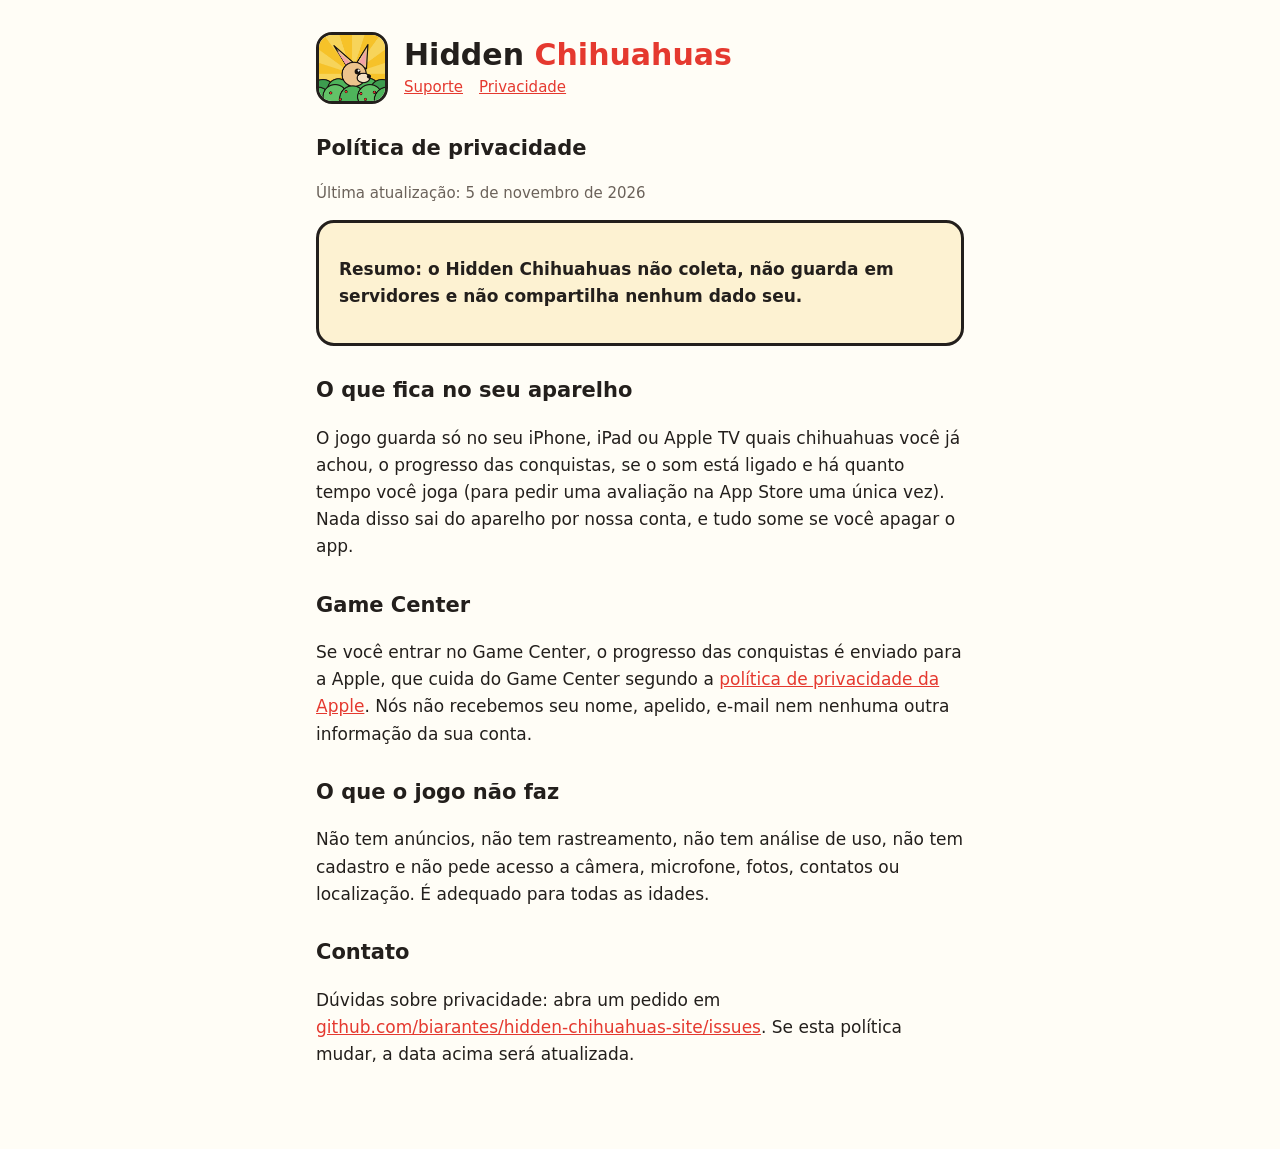
==== privacidade.html @ 867075da "Support and privacy pages for Hidden Chihuahuas Co-Authored-By: Claude Opus 5.5 <noreply@anthropic.c" ====
<!doctype html>
<html lang="pt-BR">
<head>
<meta charset="utf-8">
<meta name="viewport" content="width=device-width, initial-scale=1">
<title>Hidden Chihuahuas · Política de privacidade</title>
<link rel="stylesheet" href="style.css">
</head>
<body>
<main>
  <header>
    <img src="icon.png" alt="">
    <div>
      <h1>Hidden <span>Chihuahuas</span></h1>
      <nav><a href="./">Suporte</a><a href="privacidade.html">Privacidade</a></nav>
    </div>
  </header>

  <h2>Política de privacidade</h2>
  <p class="muted">Última atualização: 5 de novembro de 2026</p>

  <div class="card">
    <p><b>Resumo: o Hidden Chihuahuas não coleta, não guarda em servidores e não compartilha nenhum dado seu.</b></p>
  </div>

  <h2>O que fica no seu aparelho</h2>
  <p>O jogo guarda só no seu iPhone, iPad ou Apple TV quais chihuahuas você já achou, o progresso das conquistas,
  se o som está ligado e há quanto tempo você joga (para pedir uma avaliação na App Store uma única vez). Nada disso
  sai do aparelho por nossa conta, e tudo some se você apagar o app.</p>

  <h2>Game Center</h2>
  <p>Se você entrar no Game Center, o progresso das conquistas é enviado para a Apple, que cuida do Game Center
  segundo a <a href="https://www.apple.com/br/legal/privacy/">política de privacidade da Apple</a>. Nós não recebemos
  seu nome, apelido, e-mail nem nenhuma outra informação da sua conta.</p>

  <h2>O que o jogo não faz</h2>
  <p>Não tem anúncios, não tem rastreamento, não tem análise de uso, não tem cadastro e não pede acesso a câmera,
  microfone, fotos, contatos ou localização. É adequado para todas as idades.</p>

  <h2>Contato</h2>
  <p>Dúvidas sobre privacidade: abra um pedido em
  <a href="https://github.com/biarantes/hidden-chihuahuas-site/issues/new">github.com/biarantes/hidden-chihuahuas-site/issues</a>.
  Se esta política mudar, a data acima será atualizada.</p>
</main>
</body>
</html>
---- style.css ----
:root { --paper: #fffdf6; --ink: #231f1c; --red: #e5392f; --yellow: #f6c12d; --muted: #6b625a; }
@media (prefers-color-scheme: dark) { :root { --paper: #1f1b18; --ink: #f5efe6; --muted: #b9ada0; } }
* { box-sizing: border-box; }
body { margin: 0; background: var(--paper); color: var(--ink); font: 17px/1.6 "Chalkboard SE", ui-rounded, system-ui, sans-serif; }
main { max-width: 680px; margin: 0 auto; padding: 32px 16px 64px; }
header { display: flex; align-items: center; gap: 16px; margin-bottom: 24px; }
header img { width: 72px; height: 72px; border-radius: 16px; border: 3px solid var(--ink); }
h1 { margin: 0; font-size: 30px; line-height: 1.1; }
h1 span { color: var(--red); }
h2 { font-size: 21px; margin: 28px 0 6px; }
a { color: var(--red); }
nav { display: flex; gap: 16px; margin-top: 4px; font-size: 15px; }
.muted { color: var(--muted); font-size: 15px; }
.card { border: 3px solid var(--ink); border-radius: 18px; padding: 16px 20px; background: color-mix(in srgb, var(--yellow) 18%, var(--paper)); }
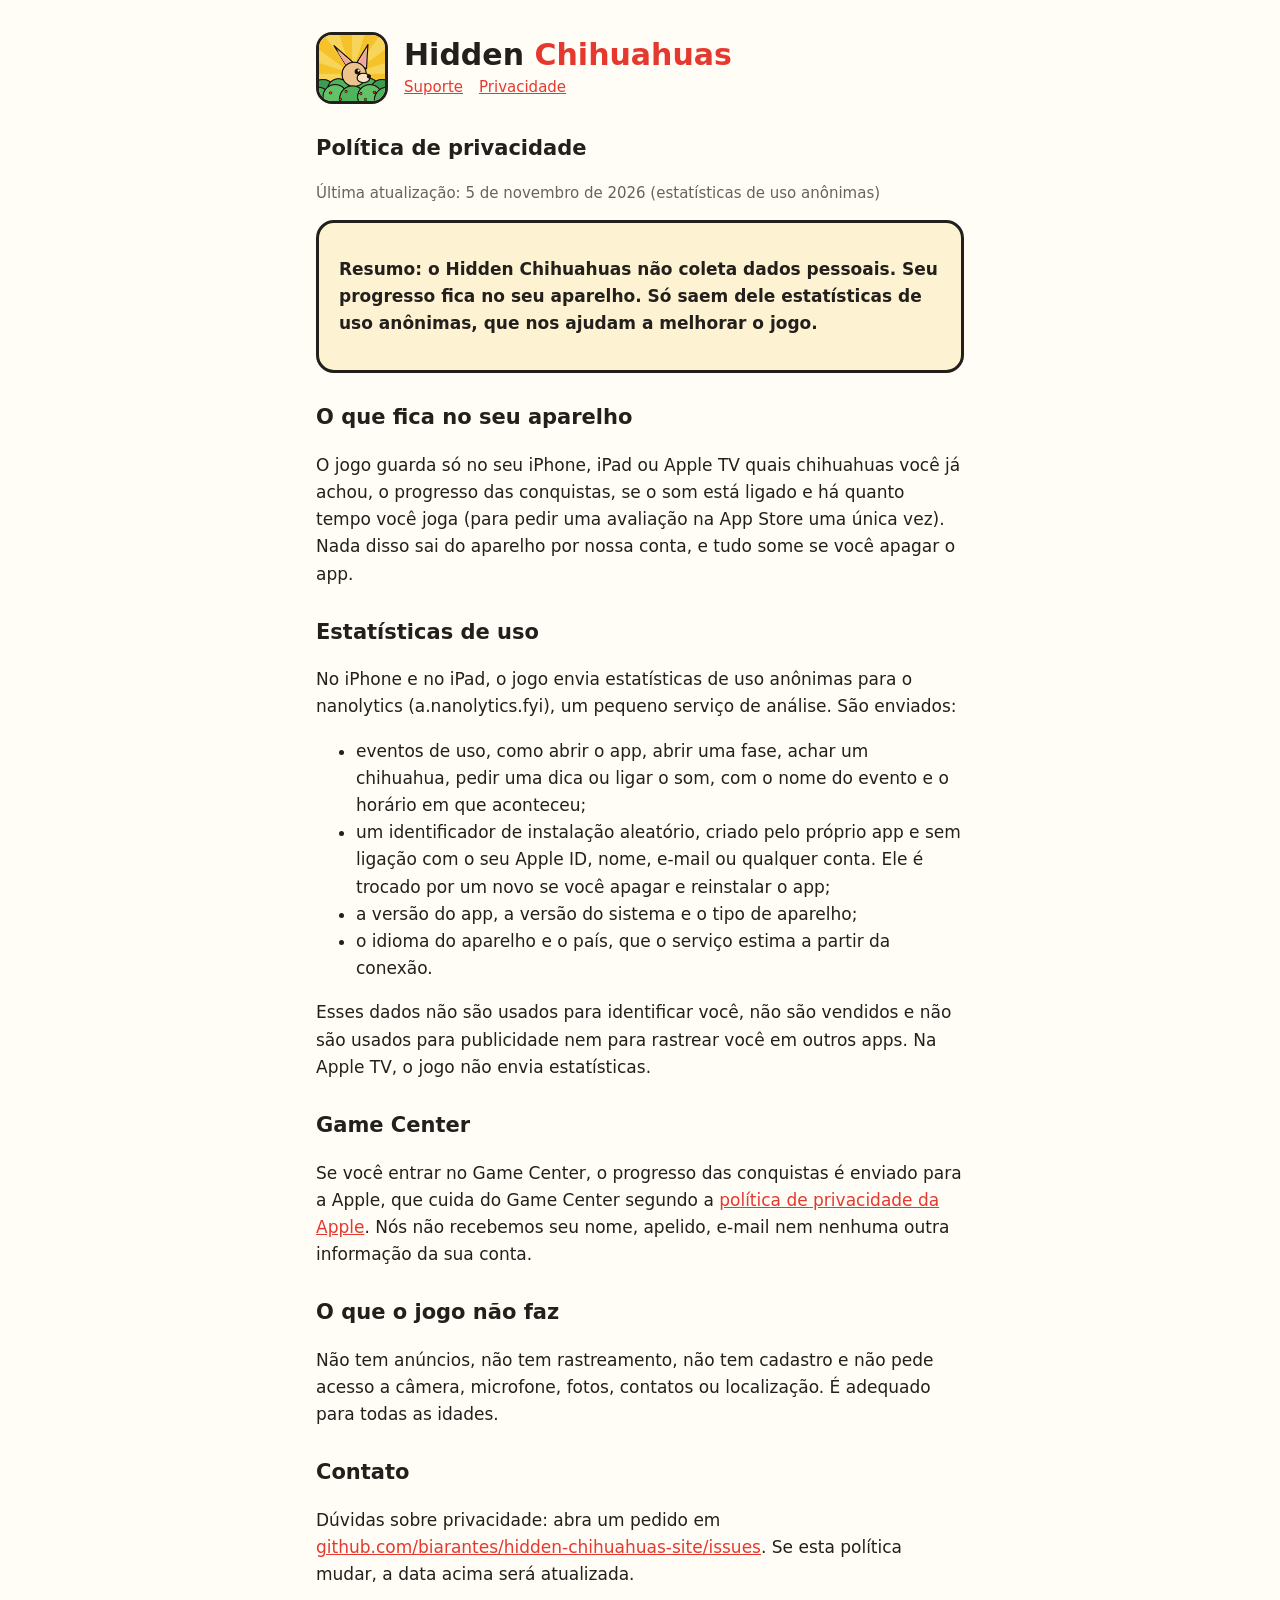
==== commit 059a6c9b: "Privacy: anonymous usage statistics (nanolytics) on iPhone and iPad Co-Authored-By: Claude Opus 5.5 " ====
--- a/privacidade.html
+++ b/privacidade.html
@@ -17,10 +17,10 @@
   </header>
 
   <h2>Política de privacidade</h2>
-  <p class="muted">Última atualização: 5 de novembro de 2026</p>
+  <p class="muted">Última atualização: 5 de novembro de 2026 (estatísticas de uso anônimas)</p>
 
   <div class="card">
-    <p><b>Resumo: o Hidden Chihuahuas não coleta, não guarda em servidores e não compartilha nenhum dado seu.</b></p>
+    <p><b>Resumo: o Hidden Chihuahuas não coleta dados pessoais. Seu progresso fica no seu aparelho. Só saem dele estatísticas de uso anônimas, que nos ajudam a melhorar o jogo.</b></p>
   </div>
 
   <h2>O que fica no seu aparelho</h2>
@@ -28,13 +28,27 @@
   se o som está ligado e há quanto tempo você joga (para pedir uma avaliação na App Store uma única vez). Nada disso
   sai do aparelho por nossa conta, e tudo some se você apagar o app.</p>
 
+  <h2>Estatísticas de uso</h2>
+  <p>No iPhone e no iPad, o jogo envia estatísticas de uso anônimas para o nanolytics (a.nanolytics.fyi), um
+  pequeno serviço de análise. São enviados:</p>
+  <ul>
+    <li>eventos de uso, como abrir o app, abrir uma fase, achar um chihuahua, pedir uma dica ou ligar o som, com o
+    nome do evento e o horário em que aconteceu;</li>
+    <li>um identificador de instalação aleatório, criado pelo próprio app e sem ligação com o seu Apple ID, nome,
+    e-mail ou qualquer conta. Ele é trocado por um novo se você apagar e reinstalar o app;</li>
+    <li>a versão do app, a versão do sistema e o tipo de aparelho;</li>
+    <li>o idioma do aparelho e o país, que o serviço estima a partir da conexão.</li>
+  </ul>
+  <p>Esses dados não são usados para identificar você, não são vendidos e não são usados para publicidade nem para
+  rastrear você em outros apps. Na Apple TV, o jogo não envia estatísticas.</p>
+
   <h2>Game Center</h2>
   <p>Se você entrar no Game Center, o progresso das conquistas é enviado para a Apple, que cuida do Game Center
   segundo a <a href="https://www.apple.com/br/legal/privacy/">política de privacidade da Apple</a>. Nós não recebemos
   seu nome, apelido, e-mail nem nenhuma outra informação da sua conta.</p>
 
   <h2>O que o jogo não faz</h2>
-  <p>Não tem anúncios, não tem rastreamento, não tem análise de uso, não tem cadastro e não pede acesso a câmera,
+  <p>Não tem anúncios, não tem rastreamento, não tem cadastro e não pede acesso a câmera,
   microfone, fotos, contatos ou localização. É adequado para todas as idades.</p>
 
   <h2>Contato</h2>
